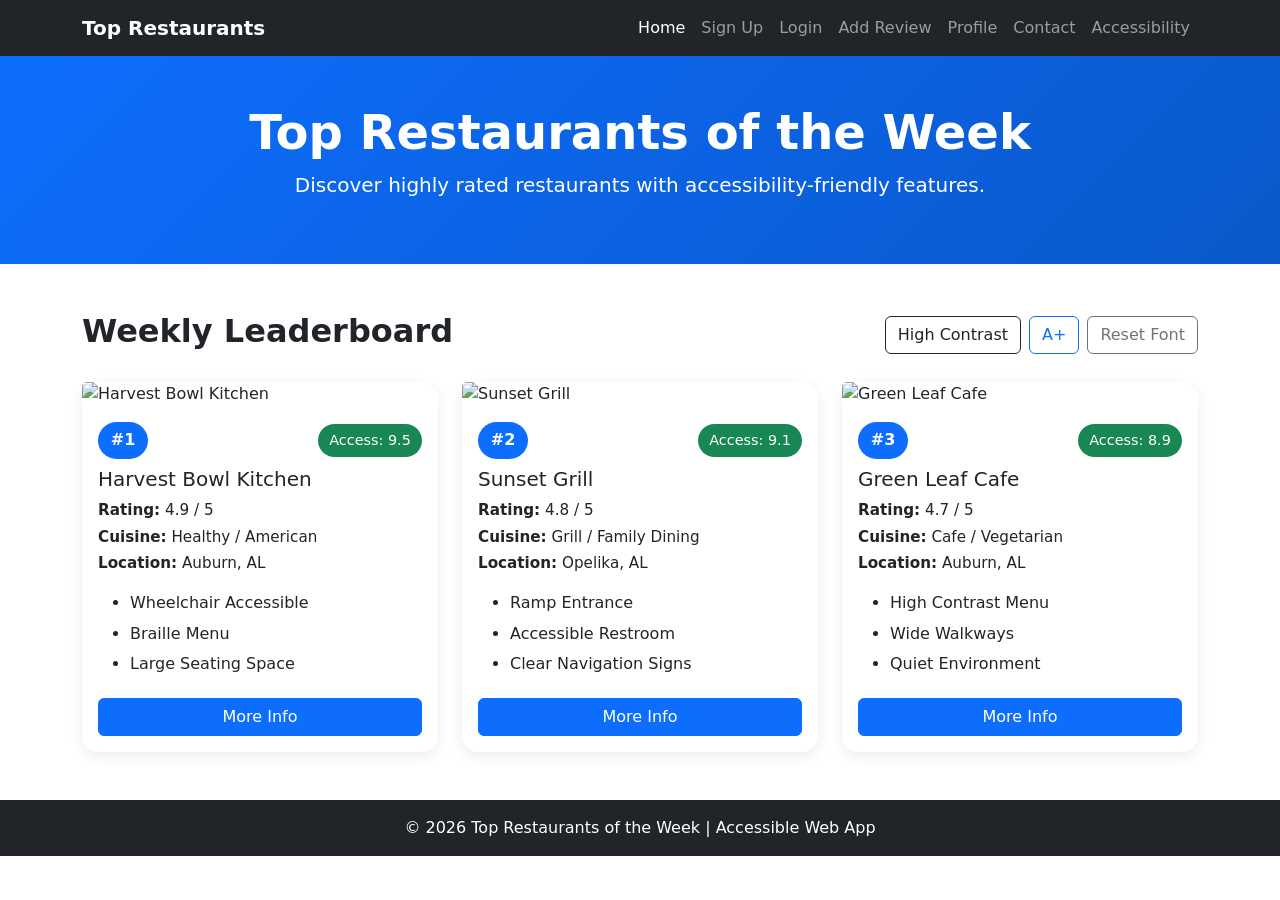
==== index.html @ 56e6c4e9 "Initial commit" ====
<!DOCTYPE html>
<html lang="en">
<head>
  <meta charset="UTF-8" />
  <meta name="viewport" content="width=device-width, initial-scale=1.0" />
  <title>Top Restaurants of the Week</title>

  <link
    href="https://cdn.jsdelivr.net/npm/bootstrap@5.3.3/dist/css/bootstrap.min.css"
    rel="stylesheet"
  />
  <link
    rel="stylesheet"
    href="https://cdn.jsdelivr.net/npm/bootstrap-icons@1.11.3/font/bootstrap-icons.min.css"
  />
  <link rel="stylesheet" href="css/style.css" />
</head>
<body>
  <a class="skip-link" href="#mainContent">Skip to main content</a>

  <nav class="navbar navbar-expand-lg navbar-dark bg-dark" aria-label="Main navigation">
    <div class="container">
      <a class="navbar-brand fw-bold" href="index.html">Top Restaurants</a>

      <button
        class="navbar-toggler"
        type="button"
        data-bs-toggle="collapse"
        data-bs-target="#mainNavbar"
        aria-controls="mainNavbar"
        aria-expanded="false"
        aria-label="Toggle navigation"
      >
        <span class="navbar-toggler-icon"></span>
      </button>

      <div class="collapse navbar-collapse" id="mainNavbar">
        <ul class="navbar-nav ms-auto">
          <li class="nav-item"><a class="nav-link active" href="index.html">Home</a></li>
          <li class="nav-item"><a class="nav-link" href="signup.html">Sign Up</a></li>
          <li class="nav-item"><a class="nav-link" href="login.html">Login</a></li>
          <li class="nav-item"><a class="nav-link" href="add-review.html">Add Review</a></li>
          <li class="nav-item"><a class="nav-link" href="profile.html">Profile</a></li>
          <li class="nav-item"><a class="nav-link" href="contact.html">Contact</a></li>
          <li class="nav-item"><a class="nav-link" href="accessibility.html">Accessibility</a></li>
        </ul>
      </div>
    </div>
  </nav>

  <header class="hero-section text-white text-center py-5">
    <div class="container">
      <h1 class="display-5 fw-bold">Top Restaurants of the Week</h1>
      <p class="lead">
        Discover highly rated restaurants with accessibility-friendly features.
      </p>
    </div>
  </header>

  <main id="mainContent" class="container my-5">
    <section class="mb-4" aria-labelledby="leaderboardHeading">
      <div class="d-flex justify-content-between align-items-center flex-wrap gap-2">
        <h2 id="leaderboardHeading" class="fw-bold">Weekly Leaderboard</h2>

        <div class="d-flex gap-2">
          <button id="contrastToggle" class="btn btn-outline-dark">
            High Contrast
          </button>
          <button id="fontIncrease" class="btn btn-outline-primary">A+</button>
          <button id="fontReset" class="btn btn-outline-secondary">Reset Font</button>
        </div>
      </div>
    </section>

    <section aria-label="Top ranked restaurants">
      <div id="restaurantContainer" class="row g-4">
        <!-- Cards will be added by JavaScript -->
      </div>
    </section>
  </main>

  <footer class="bg-dark text-white text-center py-3 mt-5">
    <p class="mb-0">&copy; 2026 Top Restaurants of the Week | Accessible Web App</p>
  </footer>

  <script src="https://cdn.jsdelivr.net/npm/bootstrap@5.3.3/dist/js/bootstrap.bundle.min.js"></script>
  <script src="js/data.js"></script>
  <script src="js/app.js"></script>
</body>
</html>
---- css/style.css ----
:root {
  --primary-bg: #ffffff;
  --primary-text: #212529;
  --card-bg: #ffffff;
  --hero-bg: linear-gradient(135deg, #0d6efd, #0a58ca);
  --focus-outline: 3px solid #ffbf47;
  --base-font-size: 16px;
}

body {
  background-color: var(--primary-bg);
  color: var(--primary-text);
  font-size: var(--base-font-size);
}

.hero-section {
  background: var(--hero-bg);
}

.card {
  background-color: var(--card-bg);
  border: none;
  border-radius: 1rem;
  box-shadow: 0 4px 14px rgba(0, 0, 0, 0.08);
  height: 100%;
}

.rank-badge {
  font-size: 1rem;
  font-weight: 700;
  background-color: #0d6efd;
  color: white;
  border-radius: 999px;
  padding: 0.4rem 0.8rem;
  display: inline-block;
}

.accessibility-badge {
  background-color: #198754;
  color: white;
  padding: 0.35rem 0.7rem;
  border-radius: 999px;
  font-size: 0.9rem;
}

.skip-link {
  position: absolute;
  left: -9999px;
  top: 0;
  background: #000;
  color: #fff;
  padding: 10px 14px;
  z-index: 1000;
}

.skip-link:focus {
  left: 10px;
  top: 10px;
}

a:focus,
button:focus,
input:focus,
textarea:focus,
select:focus {
  outline: var(--focus-outline);
  outline-offset: 2px;
}

.high-contrast {
  --primary-bg: #000000;
  --primary-text: #ffffff;
  --card-bg: #111111;
  --hero-bg: linear-gradient(135deg, #000000, #222222);
}

.restaurant-meta {
  font-size: 0.95rem;
}

.feature-list li {
  margin-bottom: 0.4rem;
}

@media (max-width: 576px) {
  .hero-section h1 {
    font-size: 2rem;
  }
}

.restaurant-card {
  transition: transform 0.2s ease, box-shadow 0.2s ease;
}

.restaurant-card:hover {
  transform: translateY(-4px);
  box-shadow: 0 8px 22px rgba(0, 0, 0, 0.12);
}
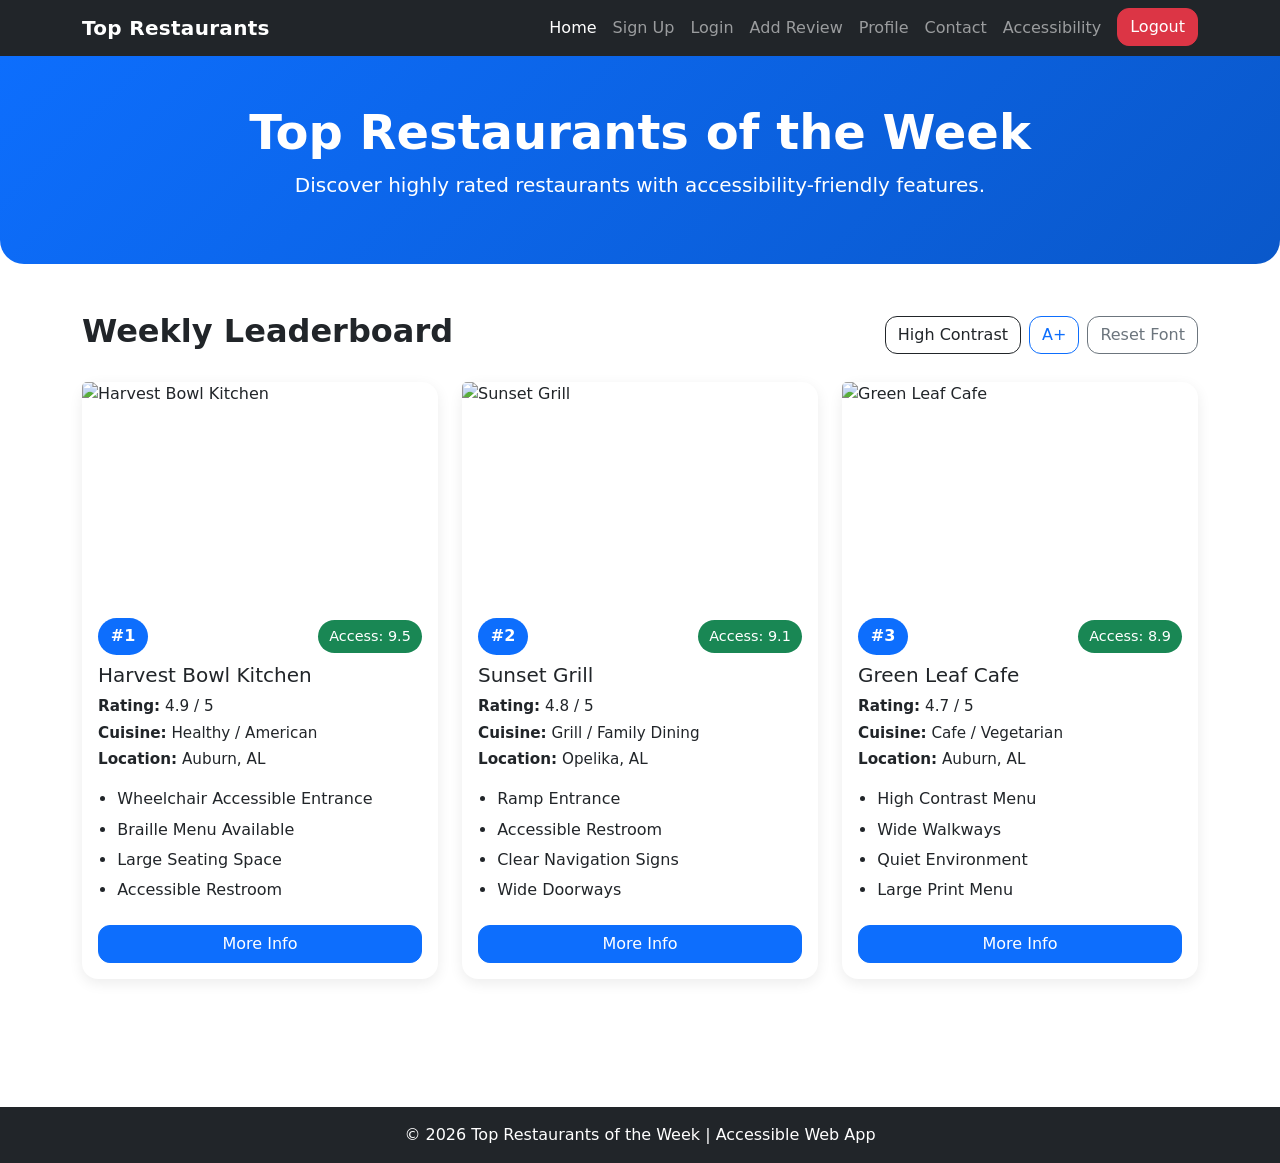
==== commit 38bf0eb5: "Final commit" ====
--- a/index.html
+++ b/index.html
@@ -43,6 +43,12 @@
           <li class="nav-item"><a class="nav-link" href="profile.html">Profile</a></li>
           <li class="nav-item"><a class="nav-link" href="contact.html">Contact</a></li>
           <li class="nav-item"><a class="nav-link" href="accessibility.html">Accessibility</a></li>
+
+          <li class="nav-item">
+            <button id="logoutBtn" class="btn btn-danger ms-lg-2 mt-2 mt-lg-0" type="button">
+              Logout
+            </button>
+          </li>
         </ul>
       </div>
     </div>
--- a/css/style.css
+++ b/css/style.css
@@ -22,7 +22,6 @@
   border: none;
   border-radius: 1rem;
   box-shadow: 0 4px 14px rgba(0, 0, 0, 0.08);
-  height: 100%;
 }
 
 .rank-badge {
@@ -89,10 +88,82 @@
 }
 
 .restaurant-card {
+  height: 100%;
   transition: transform 0.2s ease, box-shadow 0.2s ease;
 }
 
 .restaurant-card:hover {
   transform: translateY(-4px);
   box-shadow: 0 8px 22px rgba(0, 0, 0, 0.12);
+}
+
+.card-img-top {
+  height: 220px;
+  object-fit: cover;
+}
+
+.detail-image {
+  width: 100%;
+  max-height: 420px;
+  object-fit: cover;
+}
+
+.navbar-brand {
+  letter-spacing: 0.3px;
+}
+
+.hero-section {
+  border-bottom-left-radius: 24px;
+  border-bottom-right-radius: 24px;
+}
+
+.card-body ul {
+  padding-left: 1.2rem;
+}
+
+.btn {
+  border-radius: 0.75rem;
+}
+
+footer {
+  margin-top: 3rem;
+}
+
+.form-control,
+.form-select {
+  border-radius: 0.75rem;
+}
+
+.alert {
+  border-radius: 0.75rem;
+}
+
+.detail-side-card {
+  height: auto;
+}
+
+.review-list {
+  padding-left: 1.2rem;
+  margin-bottom: 1rem;
+}
+
+.review-list li {
+  line-height: 1.6;
+}
+
+main.container {
+  padding-bottom: 2rem;
+}
+
+html, body {
+  min-height: 100%;
+}
+
+body {
+  display: flex;
+  flex-direction: column;
+}
+
+main {
+  flex: 1;
 }
